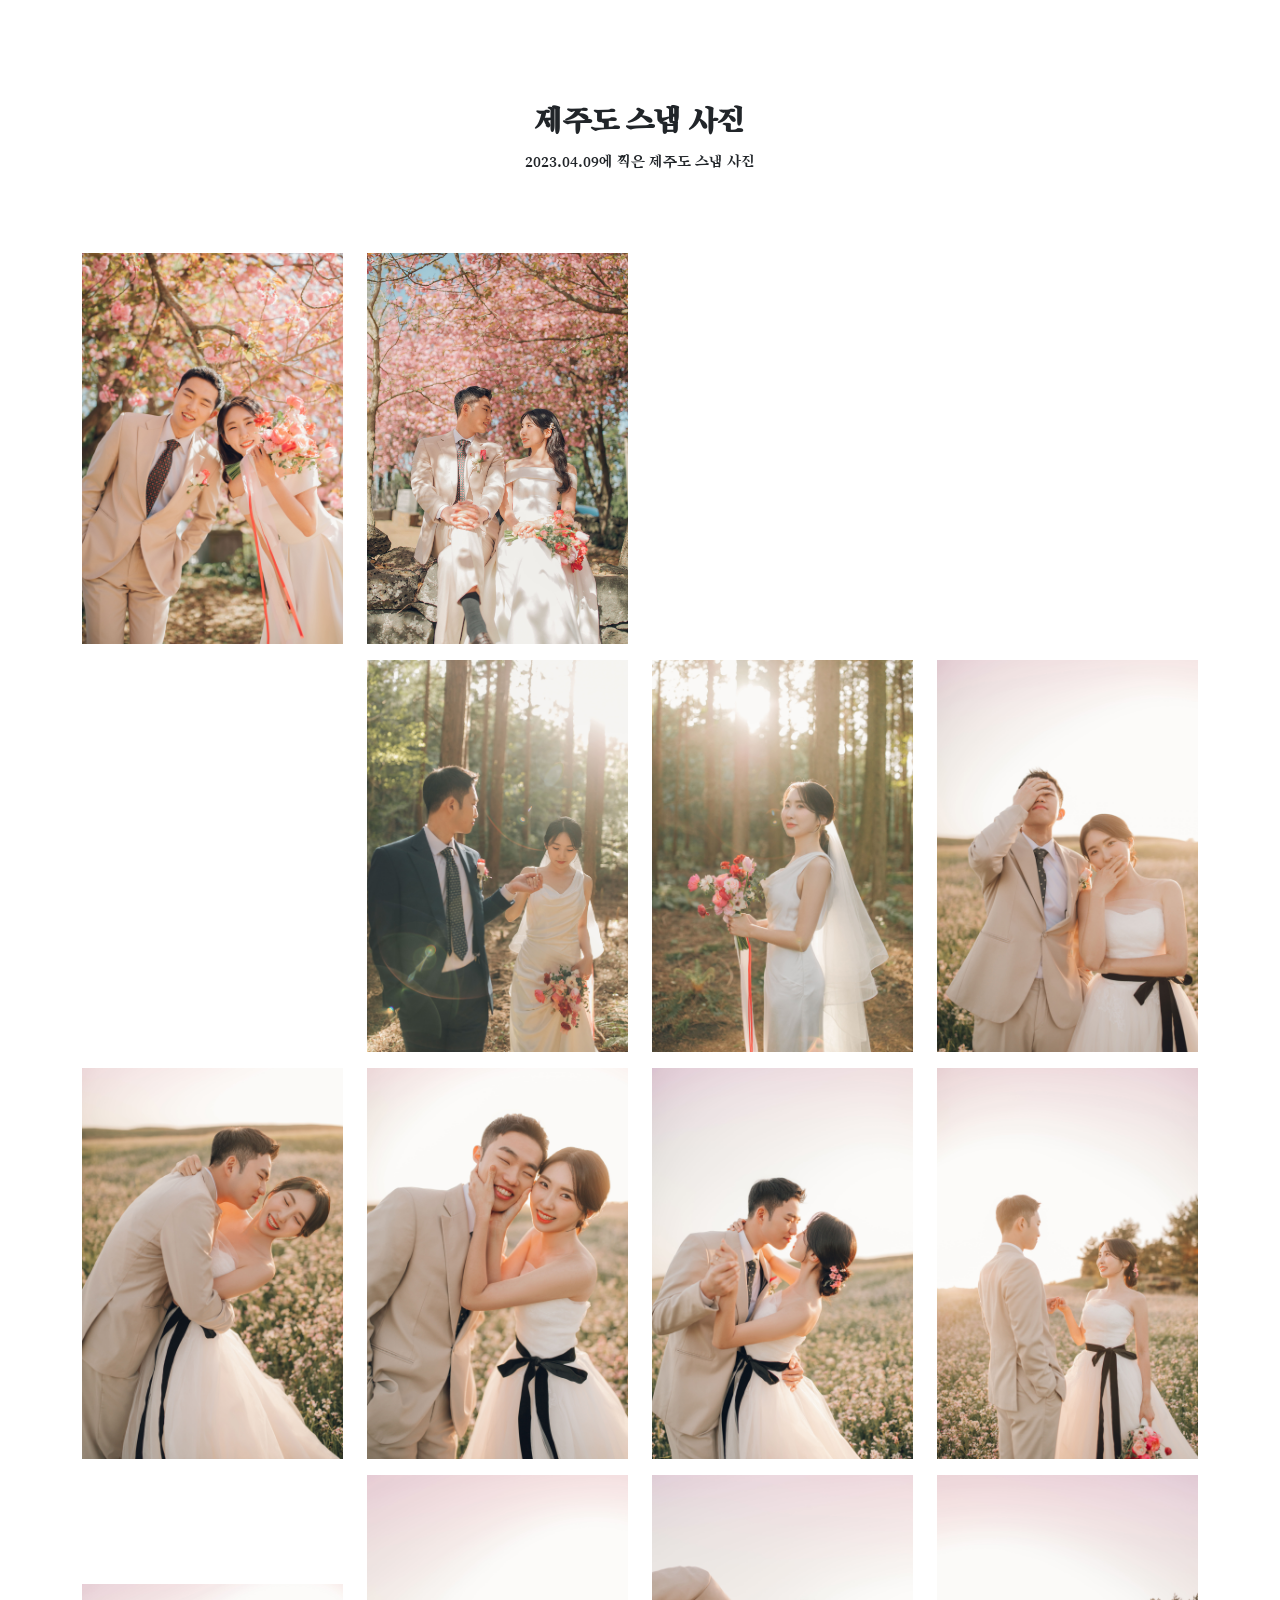
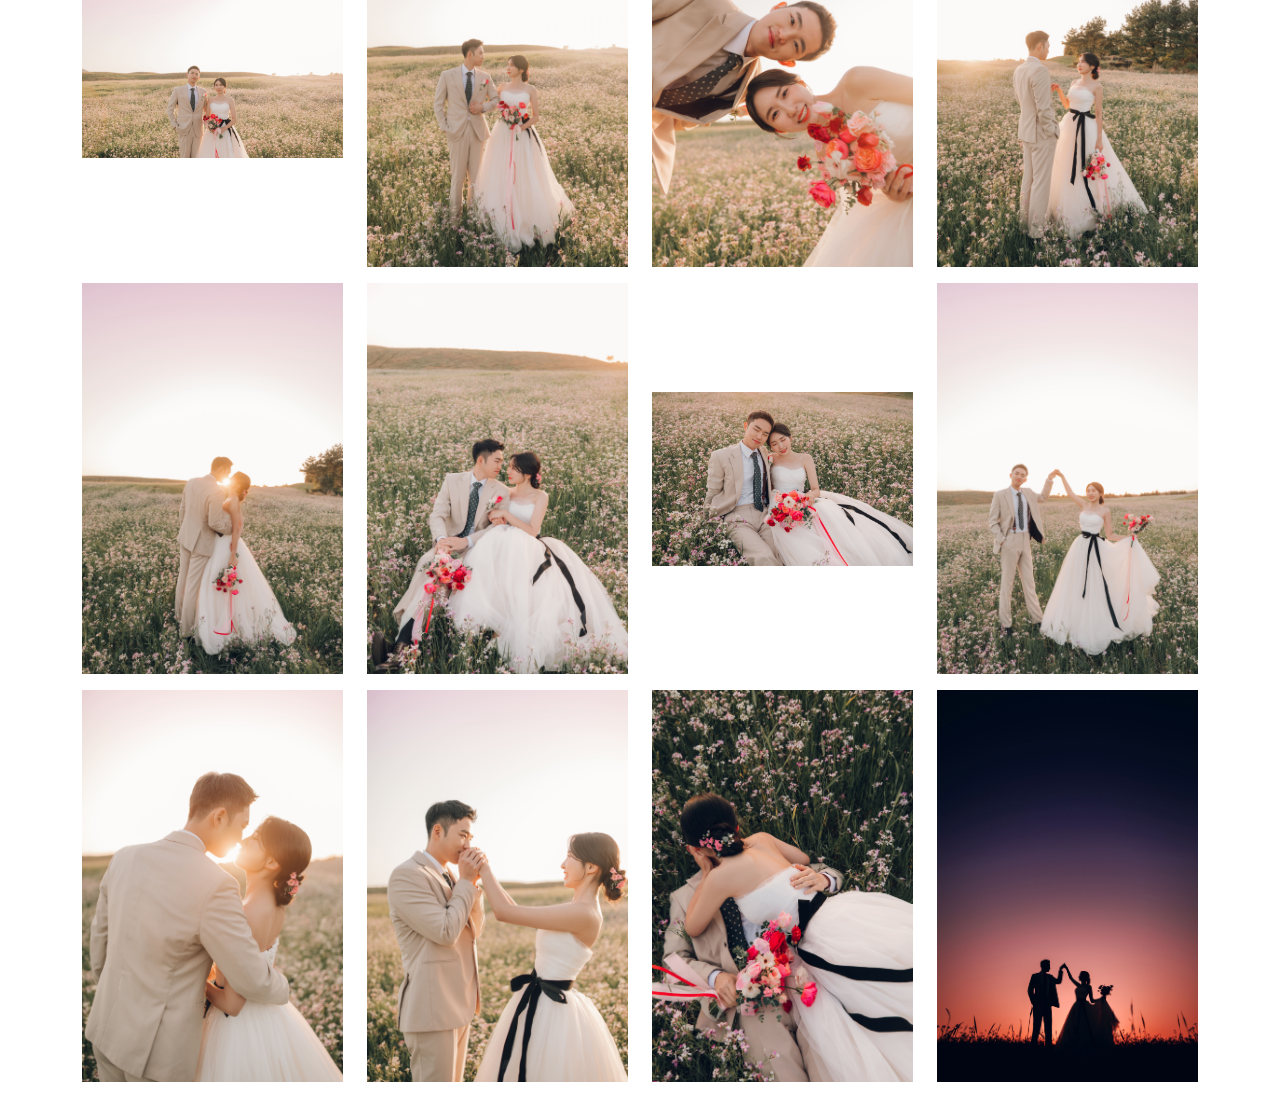
==== pages/jeju.html @ f260e406 "initial commit" ====
<!DOCTYPE html>
<html lang="en">
    <head>
        <meta name="viewport" content="width=device-width, initial-scale=1.0">
        <meta charset="utf-8" />
        <link href="https://cdn.jsdelivr.net/npm/mdbootstrap@4.19.2/css/mdb.min.css" rel="stylesheet"/>
        <script type="text/javascript" src="https://cdn.jsdelivr.net/npm/mdbootstrap@4.19.2/js/mdb.min.js"></script>
        <link href="../css/styles.css" rel="stylesheet" />
        <link rel="preconnect" href="https://fonts.googleapis.com">
        <link rel="preconnect" href="https://fonts.gstatic.com" crossorigin>
        <link href="https://fonts.googleapis.com/css2?family=Amatic+SC:wght@700&family=Song+Myung&display=swap" rel="stylesheet">
        <link href="https://fonts.googleapis.com/css2?family=Gowun+Dodum&display=swap" rel="stylesheet">
        <script src="../js/scripts.js"></script>
    </head>

    <body>
        <section class="content-section" id="about">
            <div class="container px-4 px-lg-5 text-center">
                <div class="row gx-4 gx-lg-5 justify-content-center">
                    <div class="col-lg-10">
                        <h2 style="font-family: 'Song Myung', serif;"><br>제주도 스냅 사진</h2>
                        <p style="font-family: 'Song Myung', serif;">2023.04.09에 찍은 제주도 스냅 사진</p>
                    </div>
                </div>
            </div>
        </section>

        <!-- here -->
        <div class="container">
        <div class="row d-flex flex-wrap align-items-center" data-target="#lightbox">
            <div class="col-12 col-md-6 col-lg-3">
                <img src="../assets/img/jeju/1.jpg" data-target="#indicators" alt="" /> 
            </div>
            <div class="col-12 col-md-6 col-lg-3">
                <img src="../assets/img/jeju/2.jpg" data-target="#indicators" alt="" /> 
            </div>
            <div class="col-12 col-md-6 col-lg-3">
                <img src="../assets/img/jeju/3.jpg" data-target="#indicators" alt="" /> 
            </div>
            <div class="col-12 col-md-6 col-lg-3">
                <img src="../assets/img/jeju/4.jpg" data-target="#indicators" alt="" /> 
            </div>
            <div class="col-12 col-md-6 col-lg-3">
                <img src="../assets/img/jeju/8.jpg" data-target="#indicators" alt="" /> 
            </div>
            <div class="col-12 col-md-6 col-lg-3">
                <img src="../assets/img/jeju/9.jpg" data-target="#indicators" alt="" /> 
            </div>
            <div class="col-12 col-md-6 col-lg-3">
                <img src="../assets/img/jeju/10.jpg" data-target="#indicators" alt="" /> 
            </div>
            <div class="col-12 col-md-6 col-lg-3">
                <img src="../assets/img/jeju/11.jpg" data-target="#indicators" alt="" /> 
            </div>
            <div class="col-12 col-md-6 col-lg-3">
                <img src="../assets/img/jeju/12.jpg" data-target="#indicators" alt="" /> 
            </div>
            <div class="col-12 col-md-6 col-lg-3">
                <img src="../assets/img/jeju/13.jpg" data-target="#indicators" alt="" /> 
            </div>
            <div class="col-12 col-md-6 col-lg-3">
                <img src="../assets/img/jeju/14.jpg" data-target="#indicators" alt="" /> 
            </div>
            <div class="col-12 col-md-6 col-lg-3">
                <img src="../assets/img/jeju/15.jpg" data-target="#indicators" alt="" /> 
            </div>
            <div class="col-12 col-md-6 col-lg-3">
                <img src="../assets/img/jeju/16.jpg" data-target="#indicators" alt="" /> 
            </div>
            <div class="col-12 col-md-6 col-lg-3">
                <img src="../assets/img/jeju/17.jpg" data-target="#indicators" alt="" /> 
            </div>
            <div class="col-12 col-md-6 col-lg-3">
                <img src="../assets/img/jeju/18.jpg" data-target="#indicators" alt="" /> 
            </div>
            <div class="col-12 col-md-6 col-lg-3">
                <img src="../assets/img/jeju/19.jpg" data-target="#indicators" alt="" /> 
            </div>
            <div class="col-12 col-md-6 col-lg-3">
                <img src="../assets/img/jeju/20.jpg" data-target="#indicators" alt="" /> 
            </div>
            <div class="col-12 col-md-6 col-lg-3">
                <img src="../assets/img/jeju/21.jpg" data-target="#indicators" alt="" /> 
            </div>
            <div class="col-12 col-md-6 col-lg-3">
                <img src="../assets/img/jeju/22.jpg" data-target="#indicators" alt="" /> 
            </div>
            <div class="col-12 col-md-6 col-lg-3">
                <img src="../assets/img/jeju/23.jpg" data-target="#indicators" alt="" /> 
            </div>
            <div class="col-12 col-md-6 col-lg-3">
                <img src="../assets/img/jeju/24.jpg" data-target="#indicators" alt="" /> 
            </div>
            <div class="col-12 col-md-6 col-lg-3">
                <img src="../assets/img/jeju/25.jpg" data-target="#indicators" alt="" /> 
            </div>
            <div class="col-12 col-md-6 col-lg-3">
                <img src="../assets/img/jeju/26.jpg" data-target="#indicators" alt="" /> 
            </div>
            <div class="col-12 col-md-6 col-lg-3">
                <img src="../assets/img/jeju/27.jpg" data-target="#indicators" alt="" /> 
            </div>
        </div>
        </div>
    </body>
</html>
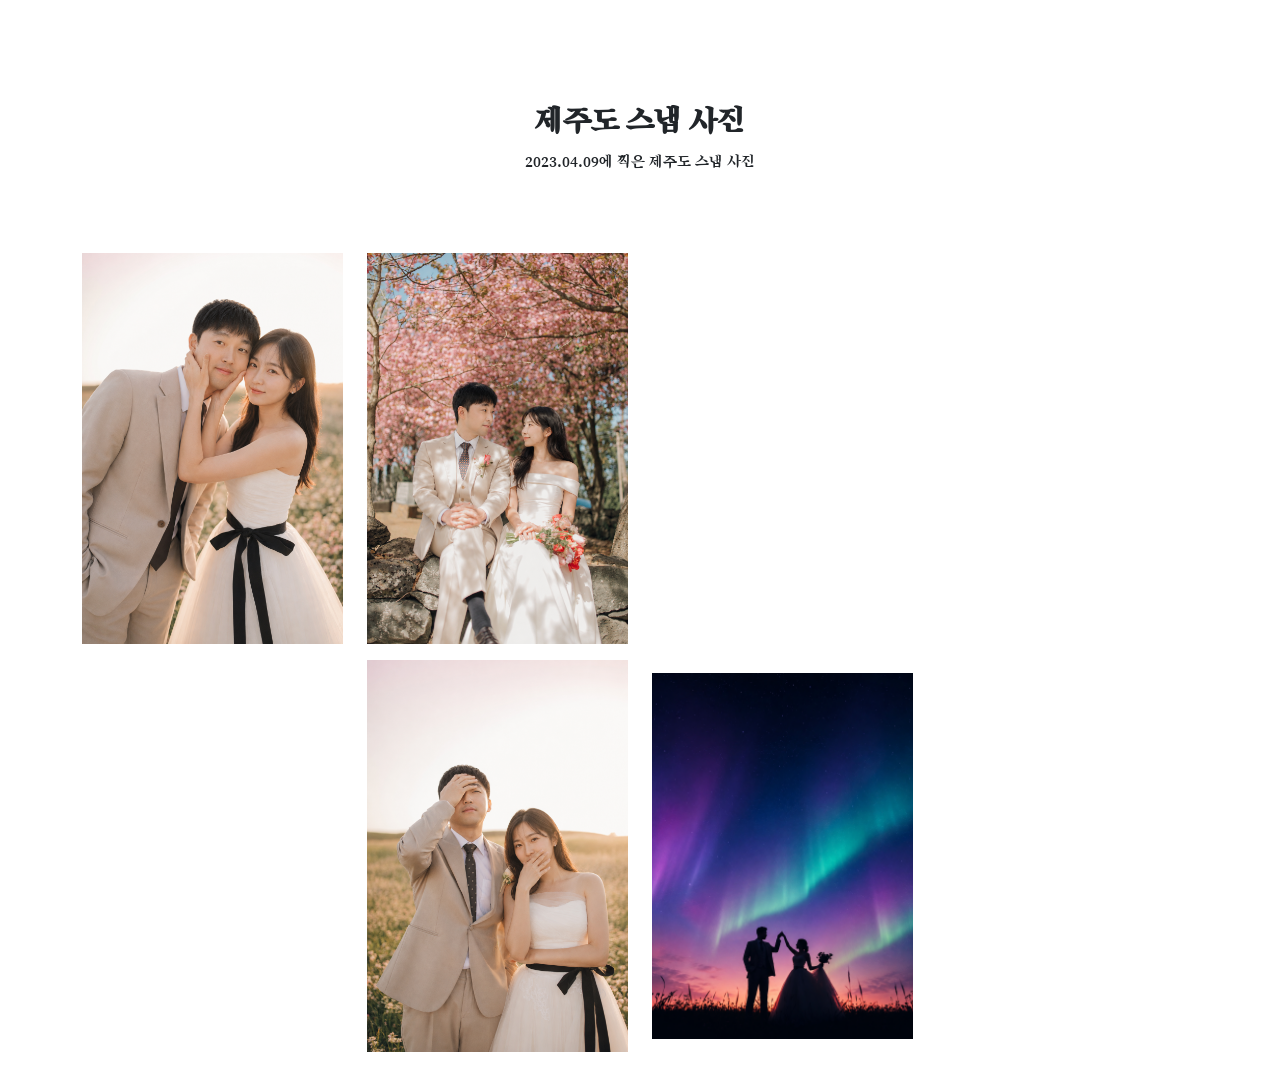
==== commit 609f58cf: "사진 최종본 교체 및 갤러리 정리 - ive: 1~8만 사용(9~78 삭제), studio.html 갤러리 정리 - jeju: 1~7만 사용(8~27 삭제), jeju.html 갤" ====
--- a/pages/jeju.html
+++ b/pages/jeju.html
@@ -41,64 +41,13 @@
                 <img src="../assets/img/jeju/4.jpg" data-target="#indicators" alt="" /> 
             </div>
             <div class="col-12 col-md-6 col-lg-3">
-                <img src="../assets/img/jeju/8.jpg" data-target="#indicators" alt="" /> 
+                <img src="../assets/img/jeju/5.jpg" data-target="#indicators" alt="" /> 
             </div>
             <div class="col-12 col-md-6 col-lg-3">
-                <img src="../assets/img/jeju/9.jpg" data-target="#indicators" alt="" /> 
+                <img src="../assets/img/jeju/6.jpg" data-target="#indicators" alt="" /> 
             </div>
             <div class="col-12 col-md-6 col-lg-3">
-                <img src="../assets/img/jeju/10.jpg" data-target="#indicators" alt="" /> 
-            </div>
-            <div class="col-12 col-md-6 col-lg-3">
-                <img src="../assets/img/jeju/11.jpg" data-target="#indicators" alt="" /> 
-            </div>
-            <div class="col-12 col-md-6 col-lg-3">
-                <img src="../assets/img/jeju/12.jpg" data-target="#indicators" alt="" /> 
-            </div>
-            <div class="col-12 col-md-6 col-lg-3">
-                <img src="../assets/img/jeju/13.jpg" data-target="#indicators" alt="" /> 
-            </div>
-            <div class="col-12 col-md-6 col-lg-3">
-                <img src="../assets/img/jeju/14.jpg" data-target="#indicators" alt="" /> 
-            </div>
-            <div class="col-12 col-md-6 col-lg-3">
-                <img src="../assets/img/jeju/15.jpg" data-target="#indicators" alt="" /> 
-            </div>
-            <div class="col-12 col-md-6 col-lg-3">
-                <img src="../assets/img/jeju/16.jpg" data-target="#indicators" alt="" /> 
-            </div>
-            <div class="col-12 col-md-6 col-lg-3">
-                <img src="../assets/img/jeju/17.jpg" data-target="#indicators" alt="" /> 
-            </div>
-            <div class="col-12 col-md-6 col-lg-3">
-                <img src="../assets/img/jeju/18.jpg" data-target="#indicators" alt="" /> 
-            </div>
-            <div class="col-12 col-md-6 col-lg-3">
-                <img src="../assets/img/jeju/19.jpg" data-target="#indicators" alt="" /> 
-            </div>
-            <div class="col-12 col-md-6 col-lg-3">
-                <img src="../assets/img/jeju/20.jpg" data-target="#indicators" alt="" /> 
-            </div>
-            <div class="col-12 col-md-6 col-lg-3">
-                <img src="../assets/img/jeju/21.jpg" data-target="#indicators" alt="" /> 
-            </div>
-            <div class="col-12 col-md-6 col-lg-3">
-                <img src="../assets/img/jeju/22.jpg" data-target="#indicators" alt="" /> 
-            </div>
-            <div class="col-12 col-md-6 col-lg-3">
-                <img src="../assets/img/jeju/23.jpg" data-target="#indicators" alt="" /> 
-            </div>
-            <div class="col-12 col-md-6 col-lg-3">
-                <img src="../assets/img/jeju/24.jpg" data-target="#indicators" alt="" /> 
-            </div>
-            <div class="col-12 col-md-6 col-lg-3">
-                <img src="../assets/img/jeju/25.jpg" data-target="#indicators" alt="" /> 
-            </div>
-            <div class="col-12 col-md-6 col-lg-3">
-                <img src="../assets/img/jeju/26.jpg" data-target="#indicators" alt="" /> 
-            </div>
-            <div class="col-12 col-md-6 col-lg-3">
-                <img src="../assets/img/jeju/27.jpg" data-target="#indicators" alt="" /> 
+                <img src="../assets/img/jeju/7.jpg" data-target="#indicators" alt="" /> 
             </div>
         </div>
         </div>
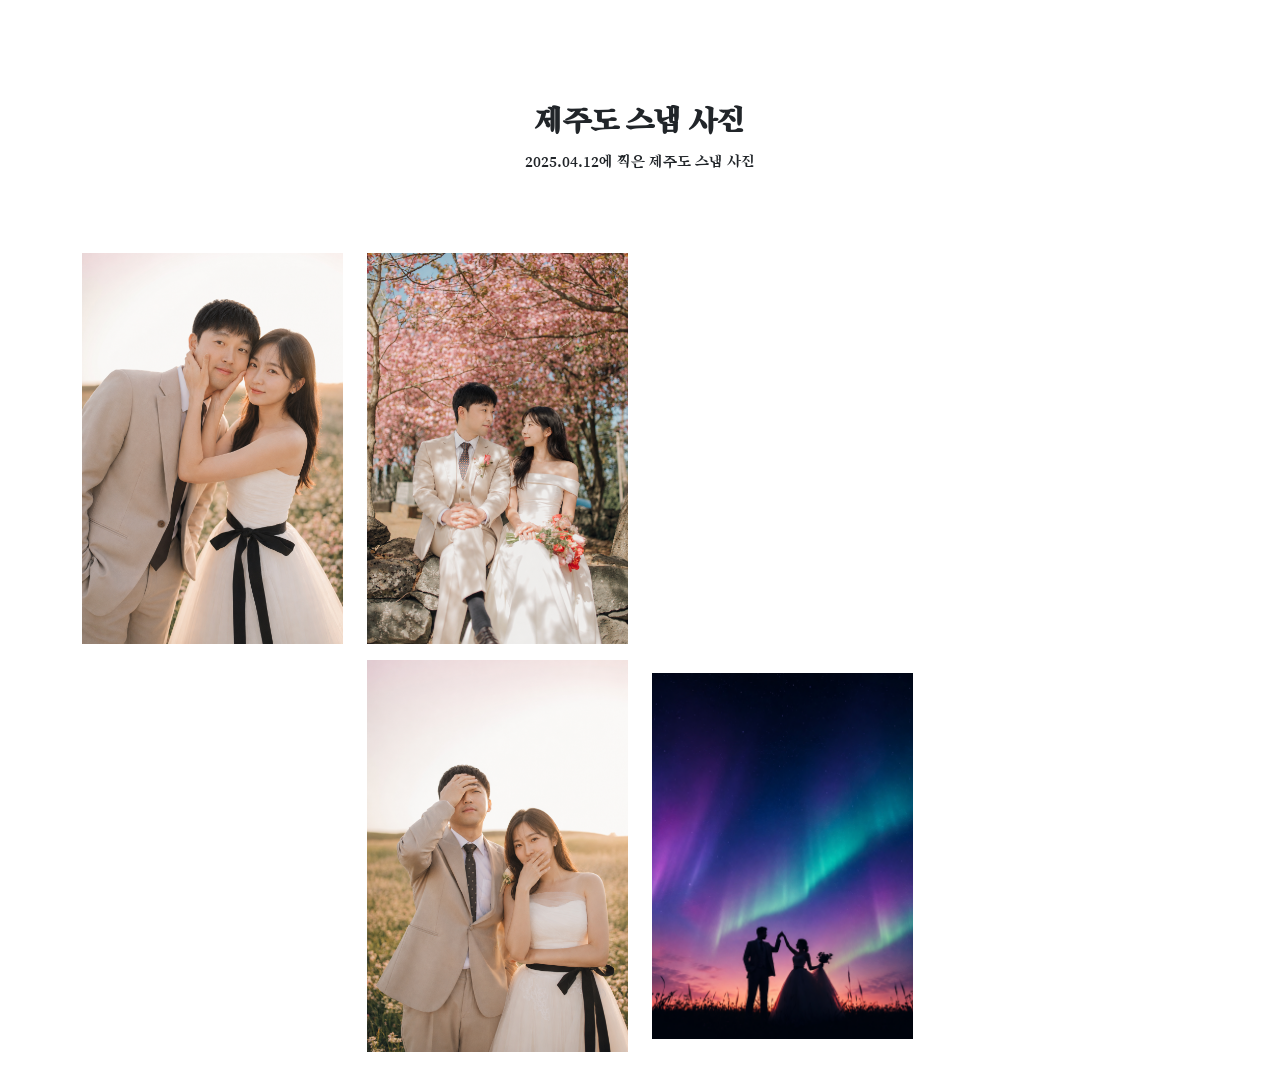
==== commit 9328477c: "스냅 촬영 날짜 텍스트 수정 (제주 2025.04.12, 스튜디오 2025.10.18) Co-Authored-By: Claude Opus 4.8 (1M context) <norep" ====
--- a/pages/jeju.html
+++ b/pages/jeju.html
@@ -19,7 +19,7 @@
                 <div class="row gx-4 gx-lg-5 justify-content-center">
                     <div class="col-lg-10">
                         <h2 style="font-family: 'Song Myung', serif;"><br>제주도 스냅 사진</h2>
-                        <p style="font-family: 'Song Myung', serif;">2023.04.09에 찍은 제주도 스냅 사진</p>
+                        <p style="font-family: 'Song Myung', serif;">2025.04.12에 찍은 제주도 스냅 사진</p>
                     </div>
                 </div>
             </div>
@@ -29,25 +29,25 @@
         <div class="container">
         <div class="row d-flex flex-wrap align-items-center" data-target="#lightbox">
             <div class="col-12 col-md-6 col-lg-3">
-                <img src="../assets/img/jeju/1.jpg" data-target="#indicators" alt="" /> 
+                <img src="../assets/img/jeju/1.jpg?v=2" data-target="#indicators" alt="" /> 
             </div>
             <div class="col-12 col-md-6 col-lg-3">
-                <img src="../assets/img/jeju/2.jpg" data-target="#indicators" alt="" /> 
+                <img src="../assets/img/jeju/2.jpg?v=2" data-target="#indicators" alt="" /> 
             </div>
             <div class="col-12 col-md-6 col-lg-3">
-                <img src="../assets/img/jeju/3.jpg" data-target="#indicators" alt="" /> 
+                <img src="../assets/img/jeju/3.jpg?v=2" data-target="#indicators" alt="" /> 
             </div>
             <div class="col-12 col-md-6 col-lg-3">
-                <img src="../assets/img/jeju/4.jpg" data-target="#indicators" alt="" /> 
+                <img src="../assets/img/jeju/4.jpg?v=2" data-target="#indicators" alt="" /> 
             </div>
             <div class="col-12 col-md-6 col-lg-3">
-                <img src="../assets/img/jeju/5.jpg" data-target="#indicators" alt="" /> 
+                <img src="../assets/img/jeju/5.jpg?v=2" data-target="#indicators" alt="" /> 
             </div>
             <div class="col-12 col-md-6 col-lg-3">
-                <img src="../assets/img/jeju/6.jpg" data-target="#indicators" alt="" /> 
+                <img src="../assets/img/jeju/6.jpg?v=2" data-target="#indicators" alt="" /> 
             </div>
             <div class="col-12 col-md-6 col-lg-3">
-                <img src="../assets/img/jeju/7.jpg" data-target="#indicators" alt="" /> 
+                <img src="../assets/img/jeju/7.jpg?v=2" data-target="#indicators" alt="" /> 
             </div>
         </div>
         </div>
